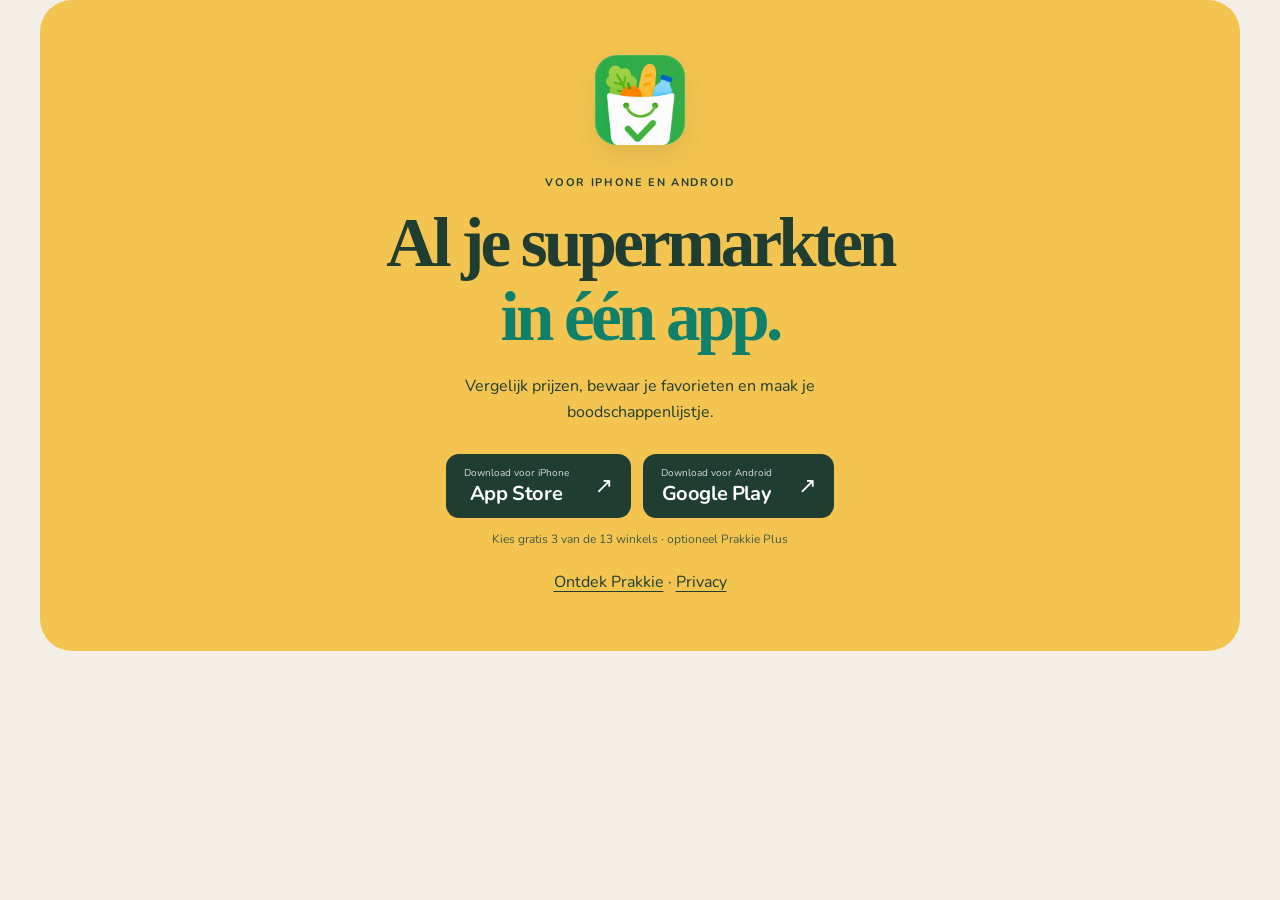
==== download/index.html @ b4b1f791 "Route mobile download links to the appropriate app store" ====
<!doctype html>
<html lang="nl">
<head>
  <meta charset="utf-8">
  <meta name="viewport" content="width=device-width, initial-scale=1">
  <title>Download Prakkie</title>
  <meta name="description" content="Download Prakkie voor iPhone of Android. Vergelijk supermarktprijzen, bewaar favorieten en maak je boodschappenlijstje.">
  <link rel="icon" href="/assets/prakkie-icon.png">
  <link rel="stylesheet" href="/styles.css">
  <script src="/download/route.js" defer></script>
</head>
<body>
  <main class="download-section wrap">
    <div class="download-card">
      <img src="/assets/prakkie-icon.png" width="90" height="90" alt="Prakkie">
      <p class="eyebrow">Voor iPhone en Android</p>
      <h1>Al je supermarkten<br><em>in één app.</em></h1>
      <p>Vergelijk prijzen, bewaar je favorieten en maak je boodschappenlijstje.</p>
      <div class="downloads">
        <a id="apple-download" class="store-link" href="https://apps.apple.com/nl/app/prakkie/id6804312072"><span><small>Download voor iPhone</small><strong>App Store</strong></span><span aria-hidden="true">↗</span></a>
        <a id="android-download" class="store-link" href="https://play.google.com/store/apps/details?id=nl.mijnprakkie.app&amp;hl=nl&amp;gl=NL"><span><small>Download voor Android</small><strong>Google Play</strong></span><span aria-hidden="true">↗</span></a>
      </div>
      <p class="download-note">Kies gratis 3 van de 13 winkels · optioneel Prakkie Plus</p>
      <p><a href="/">Ontdek Prakkie</a> · <a href="/privacy.html">Privacy</a></p>
    </div>
  </main>
</body>
</html>
---- styles.css ----
@font-face{font-family:Nunito;src:url('/assets/Nunito_400Regular.ttf') format('truetype');font-weight:400;font-display:swap}
@font-face{font-family:Nunito;src:url('/assets/Nunito_700Bold.ttf') format('truetype');font-weight:700 900;font-display:swap}
:root{--cream:#f3efe7;--paper:#faf8f2;--ink:#203d32;--green:#11806a;--sage:#dce6cc;--yellow:#f4c450;--orange:#e99548;--muted:#5a695f;--line:#203d3224}
*{box-sizing:border-box}html{scroll-behavior:smooth;scroll-padding-top:24px}body{margin:0;background:var(--cream);color:var(--ink);font-family:Nunito,system-ui,sans-serif;font-size:16px;line-height:1.6}button,a{-webkit-tap-highlight-color:transparent}button{font:inherit}a{color:inherit;text-underline-offset:4px}button,a,summary{touch-action:manipulation}button:focus-visible,a:focus-visible,summary:focus-visible{outline:3px solid #b45318;outline-offset:6px}img{max-width:100%;height:auto}figure{margin:0}h1,h2,h3,p{margin:0}h1,h2{font-family:Georgia,'Times New Roman',serif;font-weight:700;letter-spacing:-.055em;line-height:1.07}h1{font-size:clamp(48px,5.4vw,78px)}h2{font-size:clamp(36px,4vw,56px)}h3{font-size:21px;line-height:1.25}em{font-style:normal;color:var(--green)}.wrap{width:min(1200px,calc(100% - 80px));margin-inline:auto}.eyebrow{text-transform:uppercase;letter-spacing:.15em;font-size:11px;font-weight:700;line-height:1.6;margin-bottom:20px}.lead{font-size:19px;line-height:1.7;color:var(--muted)}.fineprint,.image-note,.download-note{font-size:12px;line-height:1.65;color:var(--muted)}.skip{position:absolute;left:20px;top:-80px;padding:10px 20px;z-index:10;background:white}.skip:focus{top:10px}.header{display:flex;align-items:center;justify-content:space-between;padding-block:25px;gap:20px}.brand{display:inline-flex;align-items:center;gap:11px;text-decoration:none;flex-shrink:0}.brand img{border-radius:12px;width:44px;height:44px}.brand>span{font:700 31px Georgia,serif;letter-spacing:-1.5px}.spark{color:var(--orange);font-family:Nunito,sans-serif;margin-left:4px;font-weight:400}.header nav{display:flex;align-items:center;gap:30px}.header nav>a{font-size:13px;text-decoration:none;font-weight:700}.header nav>a:not(.button):hover{text-decoration:underline}.button{display:inline-flex;justify-content:center;align-items:center;gap:24px;min-height:48px;padding:13px 23px;background:var(--ink);color:var(--paper);font-size:14px;font-weight:700;line-height:1.4;border:1px solid transparent;border-radius:999px;text-decoration:none;transition:transform .15s,background .15s}.button:hover{transform:translateY(-2px);background:#315444}.button.small{font-size:12px;padding:11px 18px;min-height:42px;gap:15px}.button.light{background:var(--cream);color:var(--ink)}.button.outline{background:transparent;color:var(--ink);border-color:var(--ink)}.text-link{display:inline-flex;align-items:center;gap:16px;font-size:13px;font-weight:700;text-decoration:none}.text-link:hover{text-decoration:underline}
.hero{display:grid;grid-template-columns:1.25fr 1fr;align-items:center;gap:45px;padding-block:60px 70px}.hero-copy{padding-bottom:20px}.hero .eyebrow{display:flex;align-items:center;gap:9px}.live-dot{width:7px;height:7px;background:var(--green);border-radius:50%;box-shadow:0 0 0 5px #11806a12}.hero .lead{max-width:480px;margin-top:27px}.downloads{display:flex;gap:12px;flex-wrap:wrap;margin-top:29px}.store-link{display:flex;gap:26px;justify-content:space-between;align-items:center;background:var(--ink);color:white;text-decoration:none;padding:11px 18px;min-width:181px;border-radius:13px;transition:transform .15s,background .15s}.store-link:hover{background:#315444;transform:translateY(-2px)}.store-link small{font-size:10px;display:block;opacity:.82}.store-link strong{font-size:20px;line-height:1.3;display:block;letter-spacing:-.4px}.store-link>span:last-child{font-size:22px}.download-note{margin-top:12px}.hero .text-link{margin-top:30px}.hero-art{position:relative;min-width:0;display:flex;flex-direction:column;align-items:center;padding:10px 0}.phone{width:312px;position:relative;z-index:1;border:7px solid white;border-radius:29px;overflow:hidden;box-shadow:0 18px 48px #1e403520;background:var(--paper)}.phone img{display:block;width:100%}.hero-phone{width:335px;transform:rotate(3deg)}.hero-blob{position:absolute;width:400px;height:425px;top:65px;left:4%;border-radius:46% 54% 44% 56%;background:var(--sage);transform:rotate(-20deg)}.sun{position:absolute;right:-10px;top:-34px;width:155px;height:155px;border-radius:50%;background:var(--yellow)}.hero-art .image-note{margin-top:27px;text-align:center;z-index:2}.floating-label{position:absolute;left:-10px;bottom:89px;background:var(--paper);box-shadow:0 10px 35px #1e40351c;padding:15px 20px;transform:rotate(-6deg);border-radius:16px;z-index:3;font-size:14px;font-weight:700;line-height:1.4;display:flex;gap:12px;align-items:center}.floating-label>span{color:#c47532;font-size:33px}
.chains-section{background:#e7ebdc;padding:50px 0}.chains-section>.wrap{display:grid;grid-template-columns:1fr 1.4fr;column-gap:65px;align-items:center}.chains-heading .eyebrow{margin-bottom:12px}.chains-heading h2{font-size:40px}.chains-heading>p:last-child{margin-top:14px;font-size:14px}.chain-list{display:flex;gap:9px;flex-wrap:wrap;align-content:center}.chain-list>span{padding:9px 16px;border:1px solid #203d3226;background:#f9faf3c9;border-radius:100px;font-size:13px;font-weight:700}.chains-section .fineprint{grid-column:2;margin-top:16px}
.showcase{padding-block:90px}.section-heading{text-align:center;margin-bottom:50px}.section-heading .eyebrow{margin-bottom:15px}.showcase-grid{display:grid;grid-template-columns:1.2fr 1fr;gap:80px;align-items:center}.feature-menu{min-width:0}.feature-option{position:relative;width:100%;border:0;border-top:1px solid var(--line);padding:23px 20px;background:transparent;color:var(--ink);display:flex;gap:18px;text-align:left;cursor:pointer;border-radius:0;transition:background .15s}.feature-option:last-of-type{border-bottom:1px solid var(--line)}.feature-option:hover{background:#ffffff65}.feature-option.active{background:#fff;border-color:transparent;border-radius:17px;box-shadow:0 7px 23px #203d3207}.feature-option .number{font-size:11px;color:var(--green);padding-top:5px;font-weight:700}.feature-option strong{display:block;font-size:20px;margin-bottom:6px;letter-spacing:-.4px}.feature-option>span:nth-child(2)>span{font-size:14px;line-height:1.65;display:block;color:var(--muted)}.option-arrow{font-size:24px;align-self:center;margin-left:auto;color:var(--green)}.showcase-hint{font-size:11px;color:var(--muted);margin:17px 20px}.showcase-art{position:relative;display:flex;align-items:center;flex-direction:column;isolation:isolate}.showcase-disc{position:absolute;width:410px;max-width:100%;height:410px;background:#e6dccc;border-radius:50%;top:55px;z-index:-1}.showcase-art .image-note{margin-top:20px}
.favorites-section{background:var(--ink);color:var(--cream);padding:75px 0;overflow:hidden}.favorites-grid{display:grid;grid-template-columns:1.12fr 1fr;align-items:center;gap:80px}.favorites-section em{color:var(--sage)}.favorites-section .lead{color:#e0e6d9;max-width:460px;margin-top:25px;font-size:17px}.check-list{list-style:none;margin:26px 0 30px;padding:0}.check-list li{position:relative;padding-left:24px;margin:11px 0;font-size:14px}.check-list li:before{content:'✓';position:absolute;left:0;top:0;color:var(--green);font-weight:700}.favorites-section .check-list li:before{color:var(--sage)}.favorite-art{position:relative;min-width:0;display:flex;align-items:center;flex-direction:column}.favorite-crop{position:relative;width:390px;max-width:100%;aspect-ratio:600 / 420;overflow:hidden;border-radius:25px;border:8px solid white;box-shadow:0 20px 60px #0002;background:var(--paper);transform:rotate(2deg)}.favorite-crop img{position:absolute;top:-95%;left:0;width:100%;max-width:none}.big-heart{position:absolute;right:-15px;top:-120px;color:var(--orange);font-size:180px;line-height:1;transform:rotate(20deg)}.favorites-section .image-note{color:#e0e6d9;margin-top:25px}
.bonus-section{padding-block:95px;display:grid;grid-template-columns:1fr 1.1fr;align-items:center;gap:100px}.bonus-art{position:relative;display:flex;flex-direction:column;align-items:center;isolation:isolate}.bonus-sun{position:absolute;top:80px;background:var(--yellow);width:400px;max-width:100%;height:400px;border-radius:50%;z-index:-1}.bonus-art .phone{transform:rotate(-3deg)}.bonus-art .image-note{margin-top:27px}.bonus-copy .lead{margin-top:24px;max-width:440px;font-size:17px}.bonus-detail{display:flex;gap:20px;align-items:center;margin:27px 0;padding:22px 0;border-block:1px solid var(--line)}.bonus-detail>span{background:var(--yellow);width:62px;height:62px;flex-shrink:0;display:grid;place-items:center;border-radius:19px;font:700 31px Georgia}.bonus-detail h3{font-size:18px}.bonus-detail p{font-size:14px;color:var(--muted);margin-top:6px}.bonus-copy .fineprint{max-width:420px}
.plans-section{background:#e7ebdc;padding:80px 0}.plans{display:grid;grid-template-columns:1fr 1fr;gap:24px;max-width:980px;margin:auto}.plan{border:1px solid #203d3220;border-radius:26px;padding:35px;background:#f8f8f0;display:flex;flex-direction:column}.plan-plus{background:var(--cream)}.plan .eyebrow{font-size:10px;margin-bottom:12px}.plan h3{font:700 36px Georgia;letter-spacing:-1.5px}.plan-price{font-size:23px;font-weight:700;line-height:1.3;margin:19px 0 10px}.plan>p:not(.plan-price):not(.eyebrow):not(.plan-note){font-size:14px;color:var(--muted)}.plan .button{align-self:flex-start;margin-top:auto}.plan-note{font-size:11px;line-height:1.6;color:var(--muted);margin-top:15px;max-width:350px}.plan-plus .check-list{margin-bottom:24px}
.faq{display:grid;grid-template-columns:.75fr 1.25fr;gap:65px;padding-block:90px}.questions details{border-bottom:1px solid var(--line)}.questions details:first-child{border-top:1px solid var(--line)}summary{cursor:pointer;list-style:none;padding:22px 35px 22px 0;position:relative;font-weight:700;font-size:16px}summary::-webkit-details-marker{display:none}summary:after{content:'+';position:absolute;right:4px;font-size:23px;top:16px;font-weight:400}details[open] summary:after{content:'−'}.questions p{font-size:14px;line-height:1.8;color:var(--muted);padding:0 30px 23px 0}
.download-section{padding-bottom:80px}.download-card{position:relative;border-radius:32px;background:var(--yellow);text-align:center;padding:55px 25px;overflow:hidden}.download-card>img{border-radius:22px;box-shadow:0 12px 30px #203d321a;margin-bottom:20px}.download-card .eyebrow{margin-bottom:15px}.download-card h2 em{color:var(--ink)}.download-card>p:not(.eyebrow):not(.download-note){margin:20px auto 0;max-width:470px;font-size:16px}.download-card .downloads{justify-content:center}.download-card .download-note{color:#455a41}.footer{padding:44px 0;border-top:1px solid var(--line)}.footer-grid{display:grid;grid-template-columns:1.3fr 1fr .8fr;gap:35px;align-items:start}.footer p{font-size:13px;margin:11px 0;color:var(--muted)}.footer small{font-size:11px;color:var(--muted)}.footer h3{font-size:14px;margin:5px 0 12px}.footer a:not(.brand){font-size:13px}.footer nav{display:flex;flex-direction:column;gap:11px;padding-top:3px}
.legal-content{max-width:780px;padding-block:50px 80px}.legal-content h1{font-size:clamp(35px,5vw,55px);margin-bottom:22px}.legal-content h2{font-family:Nunito,sans-serif;font-size:23px;letter-spacing:-.4px;line-height:1.3;margin:36px 0 12px}.legal-content p,.legal-content li{font-size:15px;line-height:1.8;color:#3c5146}.legal-content p{margin:14px 0}.legal-content li{margin:8px 0}.legal-content ul,.legal-content ol{padding-left:23px}.legal-content .datum{font-size:12px;color:var(--muted);margin-bottom:25px}.legal-content .kaart{background:#fff;border:1px solid var(--line);border-radius:20px;padding:12px 22px;margin:18px 0}.legal-content a{font-weight:700;color:var(--green)}
@media(min-width:1450px){.hero{padding-block:80px 90px}.hero-phone{width:355px}.hero-art{padding-right:20px}.floating-label{left:8px}}
@media(max-width:1000px){.wrap{width:calc(100% - 48px)}.header nav{gap:19px}.header nav>a:not(.button){font-size:12px}.hero{gap:25px;padding-block:45px 60px}.hero-phone{width:280px}.hero-art .sun{width:120px;height:120px;right:0}.hero-blob{width:310px;height:370px;left:0}.hero h1{font-size:55px}.hero .lead{font-size:17px}.floating-label{font-size:12px;left:-3px;bottom:66px;padding:11px 15px}.hero .downloads{gap:9px}.store-link{min-width:157px;padding:10px 13px;gap:16px}.store-link strong{font-size:18px}.showcase-grid{gap:40px}.favorites-grid{gap:40px}.bonus-section{gap:45px}.feature-option{padding:20px 13px;gap:13px}.feature-option strong{font-size:18px}.feature-option>span:nth-child(2)>span{font-size:13px}.chains-section>.wrap{column-gap:35px}.favorite-crop{width:330px}.big-heart{font-size:145px;right:0;top:-100px}.plan{padding:28px}.faq{gap:45px}}
@media(max-width:760px){.wrap{width:calc(100% - 40px)}.header{padding-block:19px}.header nav>a:not(.button){display:none}.brand img{width:37px;height:37px;border-radius:10px}.brand>span{font-size:27px}.header nav .button{padding:10px 15px;min-height:40px;font-size:11px}.hero{grid-template-columns:1fr;gap:40px;padding-block:38px 45px}.hero-copy{padding-bottom:0}.hero h1{font-size:clamp(47px,8.5vw,65px)}.hero .lead{max-width:510px;font-size:17px;margin-top:23px}.hero .downloads{gap:12px}.hero .text-link{margin-top:23px}.hero-art{max-width:460px;width:100%;margin:auto;padding:8px 0}.hero-phone{width:285px;transform:rotate(2deg)}.hero-blob{width:340px;height:350px;left:calc(50% - 170px);top:30px}.hero-art .sun{right:20px;top:-8px}.floating-label{left:10px;bottom:65px}.hero-art .image-note{margin-top:20px;font-size:10px}.chains-section{padding-block:37px}.chains-section>.wrap{grid-template-columns:1fr}.chains-heading h2{font-size:35px}.chains-heading h2 br{display:none}.chain-list{margin-top:25px;gap:7px}.chain-list>span{font-size:12px;padding:7px 12px}.chains-section .fineprint{grid-column:1;font-size:10px}.showcase{padding-block:58px}.section-heading{text-align:left;margin-bottom:30px}h2{font-size:39px}.showcase-grid{grid-template-columns:1fr;gap:35px}.feature-option{padding:20px 16px}.feature-option strong{font-size:19px}.feature-option>span:nth-child(2)>span{font-size:14px}.showcase-hint{margin-bottom:0}.showcase-art .phone{width:290px}.showcase-disc{width:340px;height:340px;top:50px}.favorites-section{padding-block:56px}.favorites-grid{grid-template-columns:1fr;gap:85px}.favorites-section .lead{font-size:16px}.favorite-art{padding-bottom:0}.favorite-crop{width:350px}.big-heart{right:5%;top:-74px;font-size:125px}.favorites-section .image-note{font-size:10px}.bonus-section{grid-template-columns:1fr;gap:37px;padding-block:56px}.bonus-copy{grid-row:1}.bonus-copy .lead{font-size:16px}.bonus-art .phone{width:290px}.bonus-sun{width:340px;height:340px}.bonus-art .image-note{font-size:10px}.plans-section{padding-block:56px}.plans{grid-template-columns:1fr;gap:18px}.plan{padding:28px}.plan h3{font-size:34px}.plan-price{font-size:22px}.faq{grid-template-columns:1fr;gap:30px;padding-block:56px}.faq h2 br{display:none}.faq h2 em{margin-left:6px}.questions summary{font-size:15px}.download-section{padding-bottom:50px}.download-card{padding:36px 18px;border-radius:23px}.download-card h2{font-size:36px}.download-card>p:not(.eyebrow):not(.download-note){font-size:14px}.download-card>.eyebrow{font-size:9px}.download-card>img{width:73px;height:73px;border-radius:18px}.download-card .downloads{gap:9px}.download-card .store-link{min-width:145px;gap:12px}.footer-grid{grid-template-columns:1fr 1fr;gap:30px}.footer-grid>div:first-child{grid-column:1 / -1}.footer nav{gap:14px}.footer{padding-block:30px}.legal-content{padding-block:32px 50px}.legal .header{gap:15px}.legal .header .text-link{font-size:11px}.legal-content h1{font-size:39px}}
@media(max-width:380px){.wrap{width:calc(100% - 32px)}.header nav .button{font-size:10px;gap:8px;padding:10px 12px}.brand>span{font-size:25px}.brand{gap:8px}.brand img{width:32px;height:32px;border-radius:9px}.hero h1{font-size:44px}.hero .downloads .store-link{min-width:145px}.store-link{padding:10px 12px}.store-link strong{font-size:17px}.hero-art .sun{right:0}.floating-label{left:0}.download-card .downloads{flex-direction:column;align-items:center}.download-card .store-link{width:190px}.button{font-size:12px;padding:13px 17px;gap:14px}.favorite-crop{width:100%}h2{font-size:35px}.phone{max-width:100%}.footer-grid{grid-template-columns:1fr}.footer-grid>div:first-child{grid-column:1}}
@media(max-width:760px){.hero-blob{width:80%;height:auto;aspect-ratio:1;left:10%;top:50px}.plans-section h2{font-size:clamp(26px,8vw,39px)}.header nav .button{white-space:nowrap;padding:10px 12px;gap:8px}.header{gap:12px}.hero .downloads{gap:10px}.hero .store-link{min-width:0;flex:1;max-width:185px;gap:12px;padding:11px 12px}.hero .store-link small{font-size:9px}.hero .store-link strong{font-size:18px}.hero .store-link>span:last-child{font-size:18px}}
@media(min-width:761px) and (max-width:1000px){.hero-blob{width:80%;height:auto;aspect-ratio:1;left:10%;top:50px}}
@media(max-width:760px){.legal-content h1{font-size:clamp(24px,6.7vw,39px)}}
@media(max-width:380px){.hero h1{font-size:clamp(37px,11vw,42px)}.header nav .button>span{display:none}.header nav .button{font-size:10px;padding:10px}.header{gap:8px}.hero-art .phone{width:255px}}
@media(max-width:350px){.hero .downloads{flex-direction:column}.hero .store-link{width:180px;flex:auto}.bonus-art .phone,.showcase-art .phone{width:250px}}
@media(prefers-reduced-motion:reduce){html{scroll-behavior:auto}*,*:before,*:after{transition:none!important;animation:none!important}}
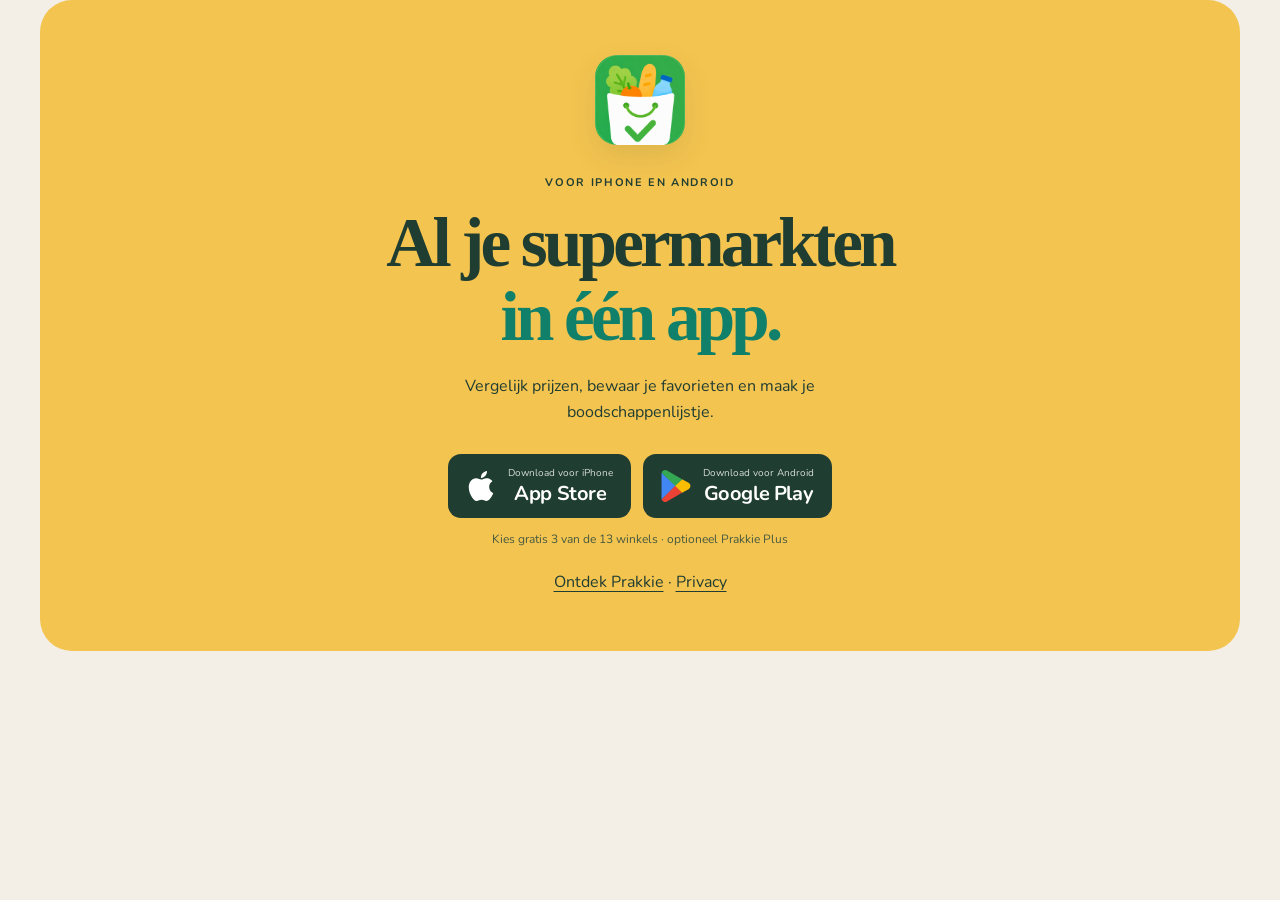
==== commit d8fe6f54: "Add store download logos and supermarket icons" ====
--- a/download/index.html
+++ b/download/index.html
@@ -6,7 +6,7 @@
   <title>Download Prakkie</title>
   <meta name="description" content="Download Prakkie voor iPhone of Android. Vergelijk supermarktprijzen, bewaar favorieten en maak je boodschappenlijstje.">
   <link rel="icon" href="/assets/prakkie-icon.png">
-  <link rel="stylesheet" href="/styles.css">
+  <link rel="stylesheet" href="/styles.css?v=20260914-logos">
   <script src="/download/route.js" defer></script>
 </head>
 <body>
@@ -17,8 +17,8 @@
       <h1>Al je supermarkten<br><em>in één app.</em></h1>
       <p>Vergelijk prijzen, bewaar je favorieten en maak je boodschappenlijstje.</p>
       <div class="downloads">
-        <a id="apple-download" class="store-link" href="https://apps.apple.com/nl/app/prakkie/id6804312072"><span><small>Download voor iPhone</small><strong>App Store</strong></span><span aria-hidden="true">↗</span></a>
-        <a id="android-download" class="store-link" href="https://play.google.com/store/apps/details?id=nl.mijnprakkie.app&amp;hl=nl&amp;gl=NL"><span><small>Download voor Android</small><strong>Google Play</strong></span><span aria-hidden="true">↗</span></a>
+        <a id="apple-download" class="store-link" href="https://apps.apple.com/nl/app/prakkie/id6804312072"><img class="store-logo" src="/assets/apple.svg" width="30" height="32" alt="" aria-hidden="true"><span class="store-label"><small>Download voor iPhone</small><strong>App Store</strong></span></a>
+        <a id="android-download" class="store-link" href="https://play.google.com/store/apps/details?id=nl.mijnprakkie.app&amp;hl=nl&amp;gl=NL"><img class="store-logo" src="/assets/google-play.svg" width="30" height="32" alt="" aria-hidden="true"><span class="store-label"><small>Download voor Android</small><strong>Google Play</strong></span></a>
       </div>
       <p class="download-note">Kies gratis 3 van de 13 winkels · optioneel Prakkie Plus</p>
       <p><a href="/">Ontdek Prakkie</a> · <a href="/privacy.html">Privacy</a></p>
--- a/styles.css
+++ b/styles.css
@@ -2,8 +2,8 @@
 @font-face{font-family:Nunito;src:url('/assets/Nunito_700Bold.ttf') format('truetype');font-weight:700 900;font-display:swap}
 :root{--cream:#f3efe7;--paper:#faf8f2;--ink:#203d32;--green:#11806a;--sage:#dce6cc;--yellow:#f4c450;--orange:#e99548;--muted:#5a695f;--line:#203d3224}
 *{box-sizing:border-box}html{scroll-behavior:smooth;scroll-padding-top:24px}body{margin:0;background:var(--cream);color:var(--ink);font-family:Nunito,system-ui,sans-serif;font-size:16px;line-height:1.6}button,a{-webkit-tap-highlight-color:transparent}button{font:inherit}a{color:inherit;text-underline-offset:4px}button,a,summary{touch-action:manipulation}button:focus-visible,a:focus-visible,summary:focus-visible{outline:3px solid #b45318;outline-offset:6px}img{max-width:100%;height:auto}figure{margin:0}h1,h2,h3,p{margin:0}h1,h2{font-family:Georgia,'Times New Roman',serif;font-weight:700;letter-spacing:-.055em;line-height:1.07}h1{font-size:clamp(48px,5.4vw,78px)}h2{font-size:clamp(36px,4vw,56px)}h3{font-size:21px;line-height:1.25}em{font-style:normal;color:var(--green)}.wrap{width:min(1200px,calc(100% - 80px));margin-inline:auto}.eyebrow{text-transform:uppercase;letter-spacing:.15em;font-size:11px;font-weight:700;line-height:1.6;margin-bottom:20px}.lead{font-size:19px;line-height:1.7;color:var(--muted)}.fineprint,.image-note,.download-note{font-size:12px;line-height:1.65;color:var(--muted)}.skip{position:absolute;left:20px;top:-80px;padding:10px 20px;z-index:10;background:white}.skip:focus{top:10px}.header{display:flex;align-items:center;justify-content:space-between;padding-block:25px;gap:20px}.brand{display:inline-flex;align-items:center;gap:11px;text-decoration:none;flex-shrink:0}.brand img{border-radius:12px;width:44px;height:44px}.brand>span{font:700 31px Georgia,serif;letter-spacing:-1.5px}.spark{color:var(--orange);font-family:Nunito,sans-serif;margin-left:4px;font-weight:400}.header nav{display:flex;align-items:center;gap:30px}.header nav>a{font-size:13px;text-decoration:none;font-weight:700}.header nav>a:not(.button):hover{text-decoration:underline}.button{display:inline-flex;justify-content:center;align-items:center;gap:24px;min-height:48px;padding:13px 23px;background:var(--ink);color:var(--paper);font-size:14px;font-weight:700;line-height:1.4;border:1px solid transparent;border-radius:999px;text-decoration:none;transition:transform .15s,background .15s}.button:hover{transform:translateY(-2px);background:#315444}.button.small{font-size:12px;padding:11px 18px;min-height:42px;gap:15px}.button.light{background:var(--cream);color:var(--ink)}.button.outline{background:transparent;color:var(--ink);border-color:var(--ink)}.text-link{display:inline-flex;align-items:center;gap:16px;font-size:13px;font-weight:700;text-decoration:none}.text-link:hover{text-decoration:underline}
-.hero{display:grid;grid-template-columns:1.25fr 1fr;align-items:center;gap:45px;padding-block:60px 70px}.hero-copy{padding-bottom:20px}.hero .eyebrow{display:flex;align-items:center;gap:9px}.live-dot{width:7px;height:7px;background:var(--green);border-radius:50%;box-shadow:0 0 0 5px #11806a12}.hero .lead{max-width:480px;margin-top:27px}.downloads{display:flex;gap:12px;flex-wrap:wrap;margin-top:29px}.store-link{display:flex;gap:26px;justify-content:space-between;align-items:center;background:var(--ink);color:white;text-decoration:none;padding:11px 18px;min-width:181px;border-radius:13px;transition:transform .15s,background .15s}.store-link:hover{background:#315444;transform:translateY(-2px)}.store-link small{font-size:10px;display:block;opacity:.82}.store-link strong{font-size:20px;line-height:1.3;display:block;letter-spacing:-.4px}.store-link>span:last-child{font-size:22px}.download-note{margin-top:12px}.hero .text-link{margin-top:30px}.hero-art{position:relative;min-width:0;display:flex;flex-direction:column;align-items:center;padding:10px 0}.phone{width:312px;position:relative;z-index:1;border:7px solid white;border-radius:29px;overflow:hidden;box-shadow:0 18px 48px #1e403520;background:var(--paper)}.phone img{display:block;width:100%}.hero-phone{width:335px;transform:rotate(3deg)}.hero-blob{position:absolute;width:400px;height:425px;top:65px;left:4%;border-radius:46% 54% 44% 56%;background:var(--sage);transform:rotate(-20deg)}.sun{position:absolute;right:-10px;top:-34px;width:155px;height:155px;border-radius:50%;background:var(--yellow)}.hero-art .image-note{margin-top:27px;text-align:center;z-index:2}.floating-label{position:absolute;left:-10px;bottom:89px;background:var(--paper);box-shadow:0 10px 35px #1e40351c;padding:15px 20px;transform:rotate(-6deg);border-radius:16px;z-index:3;font-size:14px;font-weight:700;line-height:1.4;display:flex;gap:12px;align-items:center}.floating-label>span{color:#c47532;font-size:33px}
-.chains-section{background:#e7ebdc;padding:50px 0}.chains-section>.wrap{display:grid;grid-template-columns:1fr 1.4fr;column-gap:65px;align-items:center}.chains-heading .eyebrow{margin-bottom:12px}.chains-heading h2{font-size:40px}.chains-heading>p:last-child{margin-top:14px;font-size:14px}.chain-list{display:flex;gap:9px;flex-wrap:wrap;align-content:center}.chain-list>span{padding:9px 16px;border:1px solid #203d3226;background:#f9faf3c9;border-radius:100px;font-size:13px;font-weight:700}.chains-section .fineprint{grid-column:2;margin-top:16px}
+.hero{display:grid;grid-template-columns:1.25fr 1fr;align-items:center;gap:45px;padding-block:60px 70px}.hero-copy{padding-bottom:20px}.hero .eyebrow{display:flex;align-items:center;gap:9px}.live-dot{width:7px;height:7px;background:var(--green);border-radius:50%;box-shadow:0 0 0 5px #11806a12}.hero .lead{max-width:480px;margin-top:27px}.downloads{display:flex;gap:12px;flex-wrap:wrap;margin-top:29px}.store-link{display:flex;gap:12px;justify-content:flex-start;align-items:center;background:var(--ink);color:white;text-decoration:none;padding:11px 18px;min-width:181px;border-radius:13px;transition:transform .15s,background .15s}.store-link:hover{background:#315444;transform:translateY(-2px)}.store-link small{font-size:10px;display:block;opacity:.82}.store-link strong{font-size:20px;line-height:1.3;display:block;letter-spacing:-.4px}.store-logo{display:block;width:30px;height:32px;object-fit:contain;flex:0 0 30px}.store-label{min-width:0;white-space:nowrap}.download-note{margin-top:12px}.hero .text-link{margin-top:30px}.hero-art{position:relative;min-width:0;display:flex;flex-direction:column;align-items:center;padding:10px 0}.phone{width:312px;position:relative;z-index:1;border:7px solid white;border-radius:29px;overflow:hidden;box-shadow:0 18px 48px #1e403520;background:var(--paper)}.phone img{display:block;width:100%}.hero-phone{width:335px;transform:rotate(3deg)}.hero-blob{position:absolute;width:400px;height:425px;top:65px;left:4%;border-radius:46% 54% 44% 56%;background:var(--sage);transform:rotate(-20deg)}.sun{position:absolute;right:-10px;top:-34px;width:155px;height:155px;border-radius:50%;background:var(--yellow)}.hero-art .image-note{margin-top:27px;text-align:center;z-index:2}.floating-label{position:absolute;left:-10px;bottom:89px;background:var(--paper);box-shadow:0 10px 35px #1e40351c;padding:15px 20px;transform:rotate(-6deg);border-radius:16px;z-index:3;font-size:14px;font-weight:700;line-height:1.4;display:flex;gap:12px;align-items:center}.floating-label>span{color:#c47532;font-size:33px}
+.chains-section{background:#e7ebdc;padding:50px 0}.chains-section>.wrap{display:grid;grid-template-columns:1fr 1.4fr;column-gap:65px;align-items:center}.chains-heading .eyebrow{margin-bottom:12px}.chains-heading h2{font-size:40px}.chains-heading>p:last-child{margin-top:14px;font-size:14px}.chain-list{display:flex;gap:9px;flex-wrap:wrap;align-content:center}.chain-list>span{display:inline-flex;align-items:center;gap:9px;padding:7px 14px 7px 8px;border:1px solid #203d3226;background:#f9faf3c9;border-radius:100px;font-size:13px;font-weight:700}.chain-list img{display:block;width:32px;height:32px;object-fit:contain;flex:0 0 32px;padding:3px;background:#fff;border-radius:7px}.chains-section .fineprint{grid-column:2;margin-top:16px}
 .showcase{padding-block:90px}.section-heading{text-align:center;margin-bottom:50px}.section-heading .eyebrow{margin-bottom:15px}.showcase-grid{display:grid;grid-template-columns:1.2fr 1fr;gap:80px;align-items:center}.feature-menu{min-width:0}.feature-option{position:relative;width:100%;border:0;border-top:1px solid var(--line);padding:23px 20px;background:transparent;color:var(--ink);display:flex;gap:18px;text-align:left;cursor:pointer;border-radius:0;transition:background .15s}.feature-option:last-of-type{border-bottom:1px solid var(--line)}.feature-option:hover{background:#ffffff65}.feature-option.active{background:#fff;border-color:transparent;border-radius:17px;box-shadow:0 7px 23px #203d3207}.feature-option .number{font-size:11px;color:var(--green);padding-top:5px;font-weight:700}.feature-option strong{display:block;font-size:20px;margin-bottom:6px;letter-spacing:-.4px}.feature-option>span:nth-child(2)>span{font-size:14px;line-height:1.65;display:block;color:var(--muted)}.option-arrow{font-size:24px;align-self:center;margin-left:auto;color:var(--green)}.showcase-hint{font-size:11px;color:var(--muted);margin:17px 20px}.showcase-art{position:relative;display:flex;align-items:center;flex-direction:column;isolation:isolate}.showcase-disc{position:absolute;width:410px;max-width:100%;height:410px;background:#e6dccc;border-radius:50%;top:55px;z-index:-1}.showcase-art .image-note{margin-top:20px}
 .favorites-section{background:var(--ink);color:var(--cream);padding:75px 0;overflow:hidden}.favorites-grid{display:grid;grid-template-columns:1.12fr 1fr;align-items:center;gap:80px}.favorites-section em{color:var(--sage)}.favorites-section .lead{color:#e0e6d9;max-width:460px;margin-top:25px;font-size:17px}.check-list{list-style:none;margin:26px 0 30px;padding:0}.check-list li{position:relative;padding-left:24px;margin:11px 0;font-size:14px}.check-list li:before{content:'✓';position:absolute;left:0;top:0;color:var(--green);font-weight:700}.favorites-section .check-list li:before{color:var(--sage)}.favorite-art{position:relative;min-width:0;display:flex;align-items:center;flex-direction:column}.favorite-crop{position:relative;width:390px;max-width:100%;aspect-ratio:600 / 420;overflow:hidden;border-radius:25px;border:8px solid white;box-shadow:0 20px 60px #0002;background:var(--paper);transform:rotate(2deg)}.favorite-crop img{position:absolute;top:-95%;left:0;width:100%;max-width:none}.big-heart{position:absolute;right:-15px;top:-120px;color:var(--orange);font-size:180px;line-height:1;transform:rotate(20deg)}.favorites-section .image-note{color:#e0e6d9;margin-top:25px}
 .bonus-section{padding-block:95px;display:grid;grid-template-columns:1fr 1.1fr;align-items:center;gap:100px}.bonus-art{position:relative;display:flex;flex-direction:column;align-items:center;isolation:isolate}.bonus-sun{position:absolute;top:80px;background:var(--yellow);width:400px;max-width:100%;height:400px;border-radius:50%;z-index:-1}.bonus-art .phone{transform:rotate(-3deg)}.bonus-art .image-note{margin-top:27px}.bonus-copy .lead{margin-top:24px;max-width:440px;font-size:17px}.bonus-detail{display:flex;gap:20px;align-items:center;margin:27px 0;padding:22px 0;border-block:1px solid var(--line)}.bonus-detail>span{background:var(--yellow);width:62px;height:62px;flex-shrink:0;display:grid;place-items:center;border-radius:19px;font:700 31px Georgia}.bonus-detail h3{font-size:18px}.bonus-detail p{font-size:14px;color:var(--muted);margin-top:6px}.bonus-copy .fineprint{max-width:420px}
@@ -13,7 +13,7 @@
 .legal-content{max-width:780px;padding-block:50px 80px}.legal-content h1{font-size:clamp(35px,5vw,55px);margin-bottom:22px}.legal-content h2{font-family:Nunito,sans-serif;font-size:23px;letter-spacing:-.4px;line-height:1.3;margin:36px 0 12px}.legal-content p,.legal-content li{font-size:15px;line-height:1.8;color:#3c5146}.legal-content p{margin:14px 0}.legal-content li{margin:8px 0}.legal-content ul,.legal-content ol{padding-left:23px}.legal-content .datum{font-size:12px;color:var(--muted);margin-bottom:25px}.legal-content .kaart{background:#fff;border:1px solid var(--line);border-radius:20px;padding:12px 22px;margin:18px 0}.legal-content a{font-weight:700;color:var(--green)}
 @media(min-width:1450px){.hero{padding-block:80px 90px}.hero-phone{width:355px}.hero-art{padding-right:20px}.floating-label{left:8px}}
 @media(max-width:1000px){.wrap{width:calc(100% - 48px)}.header nav{gap:19px}.header nav>a:not(.button){font-size:12px}.hero{gap:25px;padding-block:45px 60px}.hero-phone{width:280px}.hero-art .sun{width:120px;height:120px;right:0}.hero-blob{width:310px;height:370px;left:0}.hero h1{font-size:55px}.hero .lead{font-size:17px}.floating-label{font-size:12px;left:-3px;bottom:66px;padding:11px 15px}.hero .downloads{gap:9px}.store-link{min-width:157px;padding:10px 13px;gap:16px}.store-link strong{font-size:18px}.showcase-grid{gap:40px}.favorites-grid{gap:40px}.bonus-section{gap:45px}.feature-option{padding:20px 13px;gap:13px}.feature-option strong{font-size:18px}.feature-option>span:nth-child(2)>span{font-size:13px}.chains-section>.wrap{column-gap:35px}.favorite-crop{width:330px}.big-heart{font-size:145px;right:0;top:-100px}.plan{padding:28px}.faq{gap:45px}}
-@media(max-width:760px){.wrap{width:calc(100% - 40px)}.header{padding-block:19px}.header nav>a:not(.button){display:none}.brand img{width:37px;height:37px;border-radius:10px}.brand>span{font-size:27px}.header nav .button{padding:10px 15px;min-height:40px;font-size:11px}.hero{grid-template-columns:1fr;gap:40px;padding-block:38px 45px}.hero-copy{padding-bottom:0}.hero h1{font-size:clamp(47px,8.5vw,65px)}.hero .lead{max-width:510px;font-size:17px;margin-top:23px}.hero .downloads{gap:12px}.hero .text-link{margin-top:23px}.hero-art{max-width:460px;width:100%;margin:auto;padding:8px 0}.hero-phone{width:285px;transform:rotate(2deg)}.hero-blob{width:340px;height:350px;left:calc(50% - 170px);top:30px}.hero-art .sun{right:20px;top:-8px}.floating-label{left:10px;bottom:65px}.hero-art .image-note{margin-top:20px;font-size:10px}.chains-section{padding-block:37px}.chains-section>.wrap{grid-template-columns:1fr}.chains-heading h2{font-size:35px}.chains-heading h2 br{display:none}.chain-list{margin-top:25px;gap:7px}.chain-list>span{font-size:12px;padding:7px 12px}.chains-section .fineprint{grid-column:1;font-size:10px}.showcase{padding-block:58px}.section-heading{text-align:left;margin-bottom:30px}h2{font-size:39px}.showcase-grid{grid-template-columns:1fr;gap:35px}.feature-option{padding:20px 16px}.feature-option strong{font-size:19px}.feature-option>span:nth-child(2)>span{font-size:14px}.showcase-hint{margin-bottom:0}.showcase-art .phone{width:290px}.showcase-disc{width:340px;height:340px;top:50px}.favorites-section{padding-block:56px}.favorites-grid{grid-template-columns:1fr;gap:85px}.favorites-section .lead{font-size:16px}.favorite-art{padding-bottom:0}.favorite-crop{width:350px}.big-heart{right:5%;top:-74px;font-size:125px}.favorites-section .image-note{font-size:10px}.bonus-section{grid-template-columns:1fr;gap:37px;padding-block:56px}.bonus-copy{grid-row:1}.bonus-copy .lead{font-size:16px}.bonus-art .phone{width:290px}.bonus-sun{width:340px;height:340px}.bonus-art .image-note{font-size:10px}.plans-section{padding-block:56px}.plans{grid-template-columns:1fr;gap:18px}.plan{padding:28px}.plan h3{font-size:34px}.plan-price{font-size:22px}.faq{grid-template-columns:1fr;gap:30px;padding-block:56px}.faq h2 br{display:none}.faq h2 em{margin-left:6px}.questions summary{font-size:15px}.download-section{padding-bottom:50px}.download-card{padding:36px 18px;border-radius:23px}.download-card h2{font-size:36px}.download-card>p:not(.eyebrow):not(.download-note){font-size:14px}.download-card>.eyebrow{font-size:9px}.download-card>img{width:73px;height:73px;border-radius:18px}.download-card .downloads{gap:9px}.download-card .store-link{min-width:145px;gap:12px}.footer-grid{grid-template-columns:1fr 1fr;gap:30px}.footer-grid>div:first-child{grid-column:1 / -1}.footer nav{gap:14px}.footer{padding-block:30px}.legal-content{padding-block:32px 50px}.legal .header{gap:15px}.legal .header .text-link{font-size:11px}.legal-content h1{font-size:39px}}
+@media(max-width:760px){.wrap{width:calc(100% - 40px)}.header{padding-block:19px}.header nav>a:not(.button){display:none}.brand img{width:37px;height:37px;border-radius:10px}.brand>span{font-size:27px}.header nav .button{padding:10px 15px;min-height:40px;font-size:11px}.hero{grid-template-columns:1fr;gap:40px;padding-block:38px 45px}.hero-copy{padding-bottom:0}.hero h1{font-size:clamp(47px,8.5vw,65px)}.hero .lead{max-width:510px;font-size:17px;margin-top:23px}.hero .downloads{gap:12px}.hero .text-link{margin-top:23px}.hero-art{max-width:460px;width:100%;margin:auto;padding:8px 0}.hero-phone{width:285px;transform:rotate(2deg)}.hero-blob{width:340px;height:350px;left:calc(50% - 170px);top:30px}.hero-art .sun{right:20px;top:-8px}.floating-label{left:10px;bottom:65px}.hero-art .image-note{margin-top:20px;font-size:10px}.chains-section{padding-block:37px}.chains-section>.wrap{grid-template-columns:1fr}.chains-heading h2{font-size:35px}.chains-heading h2 br{display:none}.chain-list{margin-top:25px;gap:7px}.chain-list>span{font-size:12px;padding:6px 11px 6px 7px;gap:7px}.chains-section .fineprint{grid-column:1;font-size:10px}.showcase{padding-block:58px}.section-heading{text-align:left;margin-bottom:30px}h2{font-size:39px}.showcase-grid{grid-template-columns:1fr;gap:35px}.feature-option{padding:20px 16px}.feature-option strong{font-size:19px}.feature-option>span:nth-child(2)>span{font-size:14px}.showcase-hint{margin-bottom:0}.showcase-art .phone{width:290px}.showcase-disc{width:340px;height:340px;top:50px}.favorites-section{padding-block:56px}.favorites-grid{grid-template-columns:1fr;gap:85px}.favorites-section .lead{font-size:16px}.favorite-art{padding-bottom:0}.favorite-crop{width:350px}.big-heart{right:5%;top:-74px;font-size:125px}.favorites-section .image-note{font-size:10px}.bonus-section{grid-template-columns:1fr;gap:37px;padding-block:56px}.bonus-copy{grid-row:1}.bonus-copy .lead{font-size:16px}.bonus-art .phone{width:290px}.bonus-sun{width:340px;height:340px}.bonus-art .image-note{font-size:10px}.plans-section{padding-block:56px}.plans{grid-template-columns:1fr;gap:18px}.plan{padding:28px}.plan h3{font-size:34px}.plan-price{font-size:22px}.faq{grid-template-columns:1fr;gap:30px;padding-block:56px}.faq h2 br{display:none}.faq h2 em{margin-left:6px}.questions summary{font-size:15px}.download-section{padding-bottom:50px}.download-card{padding:36px 18px;border-radius:23px}.download-card h2{font-size:36px}.download-card>p:not(.eyebrow):not(.download-note){font-size:14px}.download-card>.eyebrow{font-size:9px}.download-card>img{width:73px;height:73px;border-radius:18px}.download-card .downloads{gap:9px}.download-card .store-link{min-width:145px;gap:12px}.footer-grid{grid-template-columns:1fr 1fr;gap:30px}.footer-grid>div:first-child{grid-column:1 / -1}.footer nav{gap:14px}.footer{padding-block:30px}.legal-content{padding-block:32px 50px}.legal .header{gap:15px}.legal .header .text-link{font-size:11px}.legal-content h1{font-size:39px}}
 @media(max-width:380px){.wrap{width:calc(100% - 32px)}.header nav .button{font-size:10px;gap:8px;padding:10px 12px}.brand>span{font-size:25px}.brand{gap:8px}.brand img{width:32px;height:32px;border-radius:9px}.hero h1{font-size:44px}.hero .downloads .store-link{min-width:145px}.store-link{padding:10px 12px}.store-link strong{font-size:17px}.hero-art .sun{right:0}.floating-label{left:0}.download-card .downloads{flex-direction:column;align-items:center}.download-card .store-link{width:190px}.button{font-size:12px;padding:13px 17px;gap:14px}.favorite-crop{width:100%}h2{font-size:35px}.phone{max-width:100%}.footer-grid{grid-template-columns:1fr}.footer-grid>div:first-child{grid-column:1}}
 @media(max-width:760px){.hero-blob{width:80%;height:auto;aspect-ratio:1;left:10%;top:50px}.plans-section h2{font-size:clamp(26px,8vw,39px)}.header nav .button{white-space:nowrap;padding:10px 12px;gap:8px}.header{gap:12px}.hero .downloads{gap:10px}.hero .store-link{min-width:0;flex:1;max-width:185px;gap:12px;padding:11px 12px}.hero .store-link small{font-size:9px}.hero .store-link strong{font-size:18px}.hero .store-link>span:last-child{font-size:18px}}
 @media(min-width:761px) and (max-width:1000px){.hero-blob{width:80%;height:auto;aspect-ratio:1;left:10%;top:50px}}
@@ -21,3 +21,7 @@
 @media(max-width:380px){.hero h1{font-size:clamp(37px,11vw,42px)}.header nav .button>span{display:none}.header nav .button{font-size:10px;padding:10px}.header{gap:8px}.hero-art .phone{width:255px}}
 @media(max-width:350px){.hero .downloads{flex-direction:column}.hero .store-link{width:180px;flex:auto}.bonus-art .phone,.showcase-art .phone{width:250px}}
 @media(prefers-reduced-motion:reduce){html{scroll-behavior:auto}*,*:before,*:after{transition:none!important;animation:none!important}}
+
+/* Keep the download logos legible alongside their labels on narrow screens. */
+@media(max-width:760px){.hero .store-link,.download-card .store-link{gap:10px}.store-logo{width:26px;height:29px;flex-basis:26px}}
+@media(max-width:380px){.hero .downloads{flex-direction:column;align-items:flex-start}.hero .downloads .store-link{width:190px;max-width:190px;flex:auto}}
